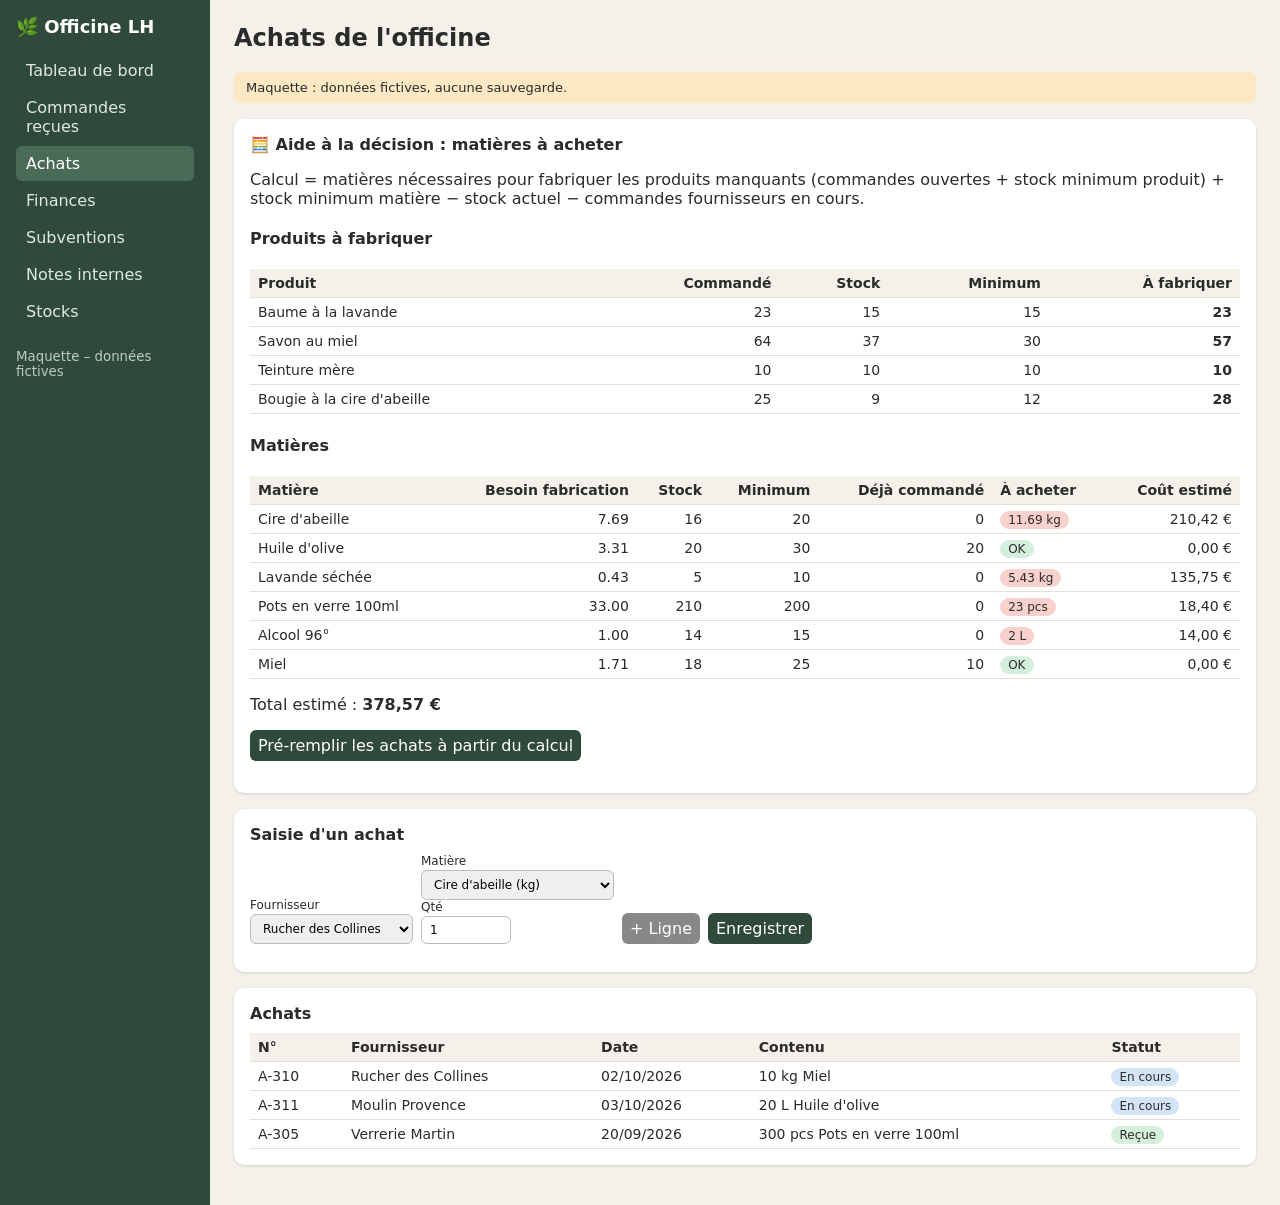
==== achats.html @ 1e7d82cb "Maquette HTML de l'application de gestion de l'officine Co-authored-by: WillaDalton <256815200+Willa" ====
<!DOCTYPE html><html lang="fr"><head><meta charset="utf-8"><meta name="viewport" content="width=device-width,initial-scale=1"><title>Achats de l'officine – Officine LH</title><link rel="stylesheet" href="css/style.css"></head><body><main id="main">

<div class="card"><h3>🧮 Aide à la décision : matières à acheter</h3><p>Calcul = matières nécessaires pour fabriquer les produits manquants (commandes ouvertes + stock minimum produit) + stock minimum matière − stock actuel − commandes fournisseurs en cours.</p><div id="plan"></div><p><button id="prefill">Pré-remplir les achats à partir du calcul</button></p></div>
<div class="card"><h3>Saisie d'un achat</h3><form class="f" id="form"><label>Fournisseur<select name="s" id="sup"></select></label><span id="lines"></span><button type="button" class="sec" id="add">+ Ligne</button><button>Enregistrer</button></form></div>
<div class="card"><h3>Achats</h3><div id="list"></div></div></main><script src="js/data.js"></script><script src="js/app.js"></script><script>layout("Achats de l'officine");
const mp=materialPlan(),pl=productPlan();
document.getElementById("plan").innerHTML="<h4>Produits à fabriquer</h4>"+table(["Produit","Commandé","Stock","Minimum","À fabriquer"],pl.map(x=>[esc(x.p.name),x.ordered,x.stock,x.p.min,"<b>"+x.toMake+"</b>"]),[1,2,3,4])+"<h4>Matières</h4>"+table(["Matière","Besoin fabrication","Stock","Minimum","Déjà commandé","À acheter","Coût estimé"],mp.map(x=>[esc(x.m.name),x.need.toFixed(2),x.stock,x.m.min,x.m.ordered,x.toBuy>0?`<span class="tag t-bad">${x.toBuy} ${x.m.unit}</span>`:'<span class="tag t-ok">OK</span>',eur(x.cost)]),[1,2,3,4,6])+`<p>Total estimé : <b>${eur(sum(mp.map(x=>x.cost)))}</b></p>`;
document.getElementById("sup").innerHTML=DATA.suppliers.map(s=>`<option>${esc(s)}</option>`).join("");
const matOpts=DATA.materials.map(m=>`<option value="${m.id}">${esc(m.name)} (${m.unit})</option>`).join("");
function addLine(id,q){const d=document.createElement("div");d.innerHTML=`<label>Matière<select>${matOpts}</select></label> <label>Qté<input type="number" step="0.01" min="0" value="${q||1}" style="width:90px"></label>`;if(id)d.querySelector("select").value=id;document.getElementById("lines").appendChild(d)}
document.getElementById("add").onclick=()=>addLine();addLine();
document.getElementById("prefill").onclick=()=>{document.getElementById("lines").innerHTML="";mp.filter(x=>x.toBuy>0).forEach(x=>addLine(x.m.id,x.toBuy));document.getElementById("form").scrollIntoView()};
function render(){document.getElementById("list").innerHTML=table(["N°","Fournisseur","Date","Contenu","Statut"],DATA.purchases.map(a=>[a.id,esc(a.supplier),fdate(a.date),a.lines.map(([i,q])=>q+" "+byId(DATA.materials,i).unit+" "+byId(DATA.materials,i).name).join("<br>"),tag(a.status)]))}
document.getElementById("form").onsubmit=e=>{e.preventDefault();const ls=[...document.querySelectorAll("#lines div")].map(d=>[d.querySelector("select").value,+d.querySelector("input").value]).filter(l=>l[1]>0);DATA.purchases.unshift({id:"A-"+(312+DATA.purchases.length-3),supplier:e.target.s.value,date:"2026-10-05",status:"En cours",lines:ls});render()};
render();</script></body></html>
---- css/style.css ----
*{box-sizing:border-box}body{margin:0;font-family:system-ui,sans-serif;background:#f4f1ea;color:#2b2b2b;display:flex;min-height:100vh}
nav{width:210px;background:#2f4a3a;color:#fff;padding:16px;flex-shrink:0}nav h1{font-size:18px;margin:0 0 16px}
nav a{display:block;color:#dfe9e2;text-decoration:none;padding:8px 10px;border-radius:6px;margin-bottom:2px}nav a:hover,nav a.on{background:#4a6b57;color:#fff}
nav small{display:block;margin-top:20px;opacity:.7}
main{flex:1;padding:24px;min-width:0}h2{margin-top:0}h3{margin:0 0 10px;font-size:16px}
.grid{display:grid;grid-template-columns:repeat(auto-fit,minmax(340px,1fr));gap:16px}
.card{background:#fff;border-radius:10px;padding:16px;box-shadow:0 1px 3px #0002;margin-bottom:16px}.grid .card{margin:0}
table{width:100%;border-collapse:collapse;font-size:14px}th,td{padding:6px 8px;border-bottom:1px solid #e5e0d5;text-align:left}th{background:#f4f1ea}
td.n,th.n{text-align:right}
.big{font-size:28px;font-weight:700}.pos{color:#1b7a3a}.neg{color:#b3261e}
.tag{padding:2px 8px;border-radius:10px;font-size:12px;background:#ddd}.t-ok{background:#d4efdc}.t-warn{background:#fde8c4}.t-bad{background:#f8d0cc}.t-info{background:#d3e4f7}
form.f{display:flex;flex-wrap:wrap;gap:8px;margin-bottom:12px;align-items:end}form.f label{display:flex;flex-direction:column;font-size:12px;gap:2px}
input,select,textarea,button{font:inherit;padding:6px 8px;border:1px solid #bbb;border-radius:6px}
button{background:#2f4a3a;color:#fff;border:0;cursor:pointer}button.sec{background:#888}
.bar{background:#e5e0d5;border-radius:6px;height:12px;overflow:hidden}.bar i{display:block;height:100%;background:#4a6b57}
.note{background:#fff8d6;padding:10px;border-radius:6px;margin-bottom:8px}
.banner{background:#fde8c4;padding:8px 12px;border-radius:6px;margin-bottom:16px;font-size:13px}
@media(max-width:700px){body{flex-direction:column}nav{width:auto}}
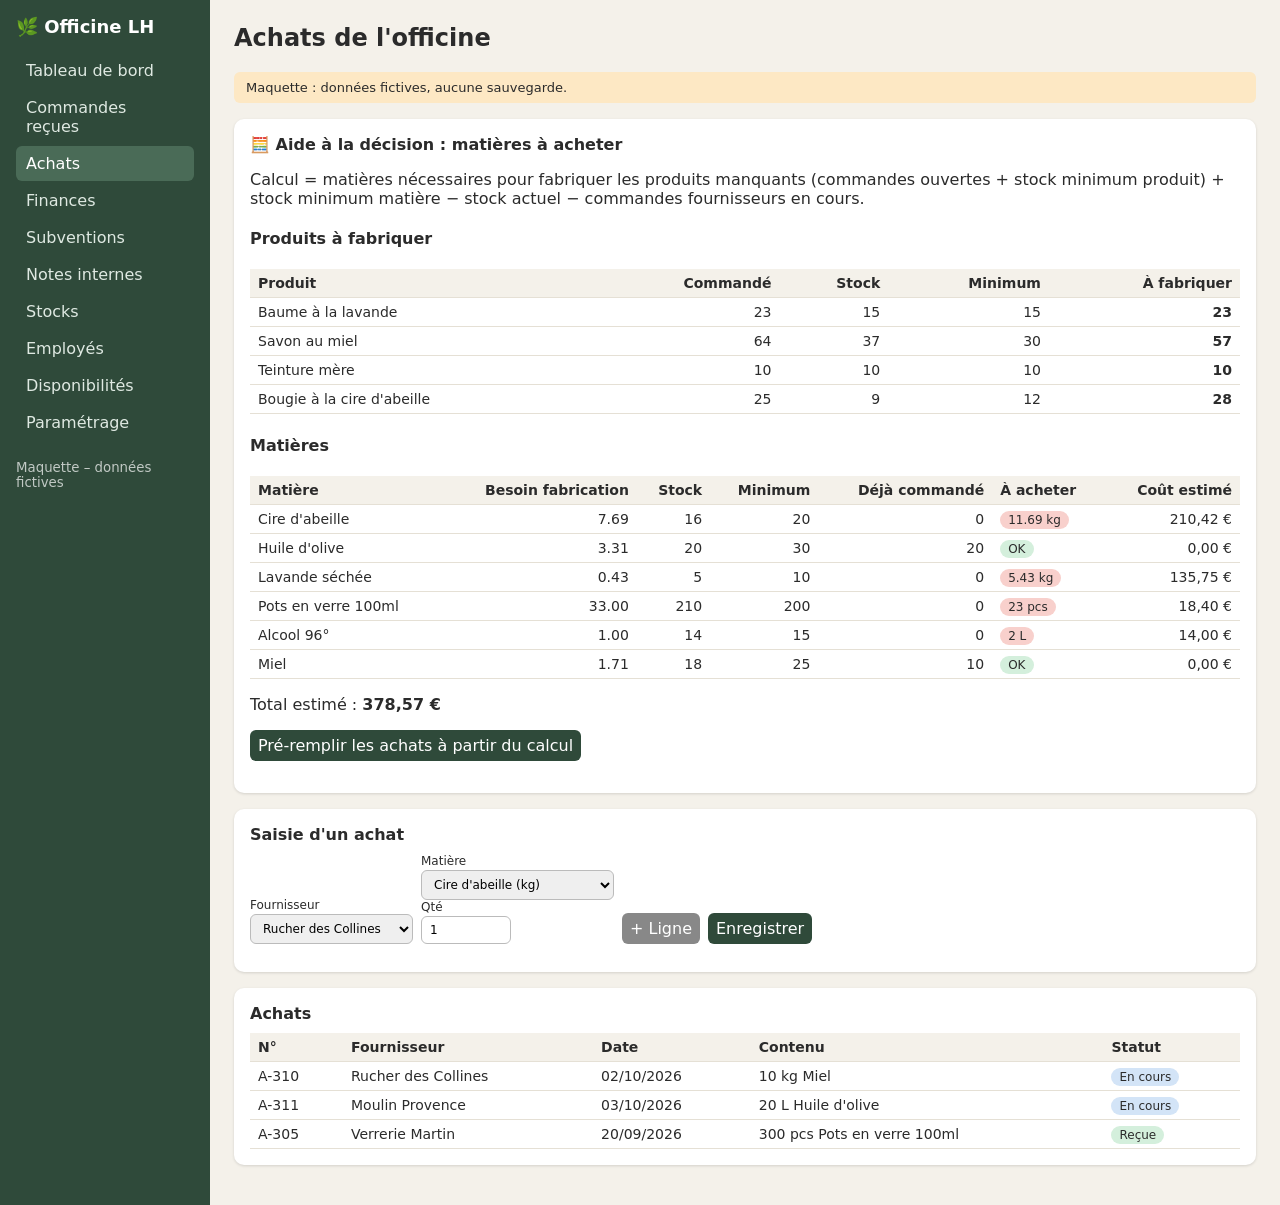
==== commit d2dc00db: "Ajout employés, disponibilités et paramétrage Co-authored-by: WillaDalton <256815200+WillaDalton@use" ====
--- a/achats.html
+++ b/achats.html
@@ -5,7 +5,7 @@
 <div class="card"><h3>Achats</h3><div id="list"></div></div></main><script src="js/data.js"></script><script src="js/app.js"></script><script>layout("Achats de l'officine");
 const mp=materialPlan(),pl=productPlan();
 document.getElementById("plan").innerHTML="<h4>Produits à fabriquer</h4>"+table(["Produit","Commandé","Stock","Minimum","À fabriquer"],pl.map(x=>[esc(x.p.name),x.ordered,x.stock,x.p.min,"<b>"+x.toMake+"</b>"]),[1,2,3,4])+"<h4>Matières</h4>"+table(["Matière","Besoin fabrication","Stock","Minimum","Déjà commandé","À acheter","Coût estimé"],mp.map(x=>[esc(x.m.name),x.need.toFixed(2),x.stock,x.m.min,x.m.ordered,x.toBuy>0?`<span class="tag t-bad">${x.toBuy} ${x.m.unit}</span>`:'<span class="tag t-ok">OK</span>',eur(x.cost)]),[1,2,3,4,6])+`<p>Total estimé : <b>${eur(sum(mp.map(x=>x.cost)))}</b></p>`;
-document.getElementById("sup").innerHTML=DATA.suppliers.map(s=>`<option>${esc(s)}</option>`).join("");
+document.getElementById("sup").innerHTML=suppliers().map(s=>`<option>${esc(s)}</option>`).join("");
 const matOpts=DATA.materials.map(m=>`<option value="${m.id}">${esc(m.name)} (${m.unit})</option>`).join("");
 function addLine(id,q){const d=document.createElement("div");d.innerHTML=`<label>Matière<select>${matOpts}</select></label> <label>Qté<input type="number" step="0.01" min="0" value="${q||1}" style="width:90px"></label>`;if(id)d.querySelector("select").value=id;document.getElementById("lines").appendChild(d)}
 document.getElementById("add").onclick=()=>addLine();addLine();
